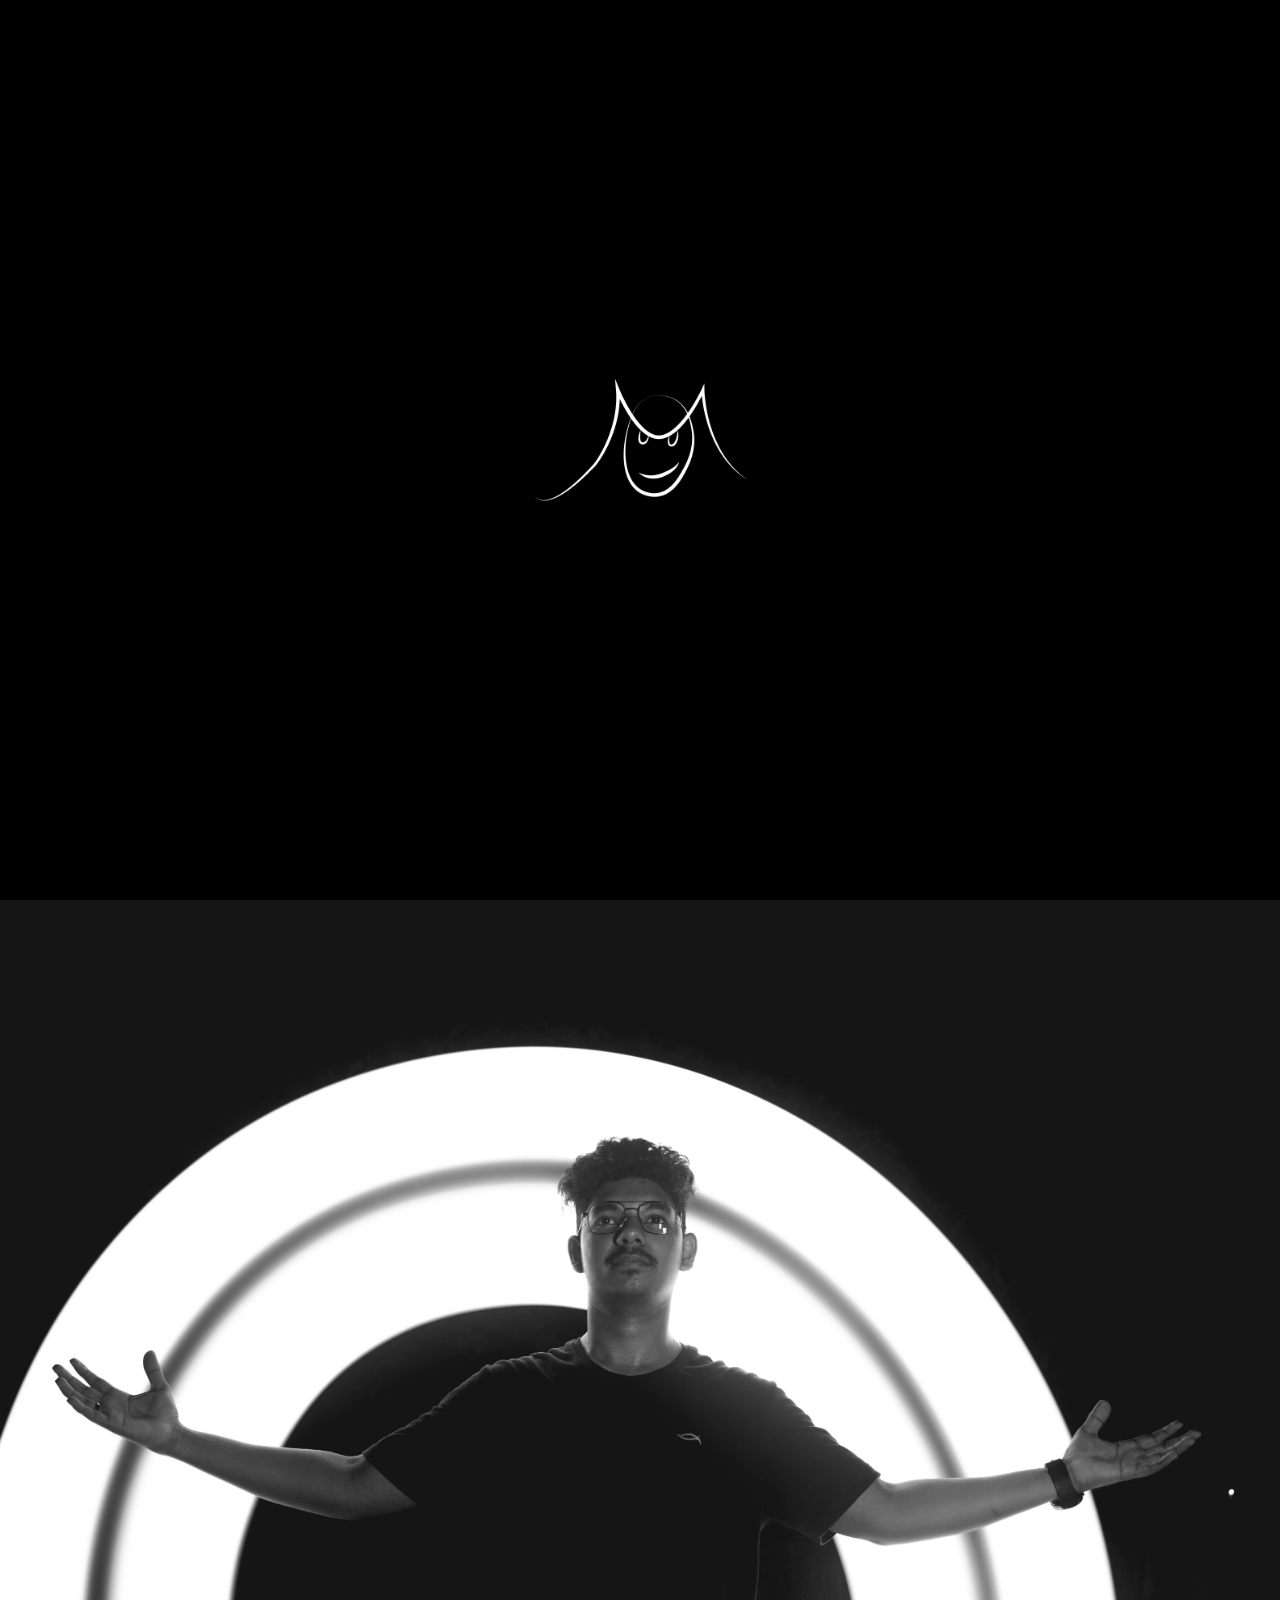
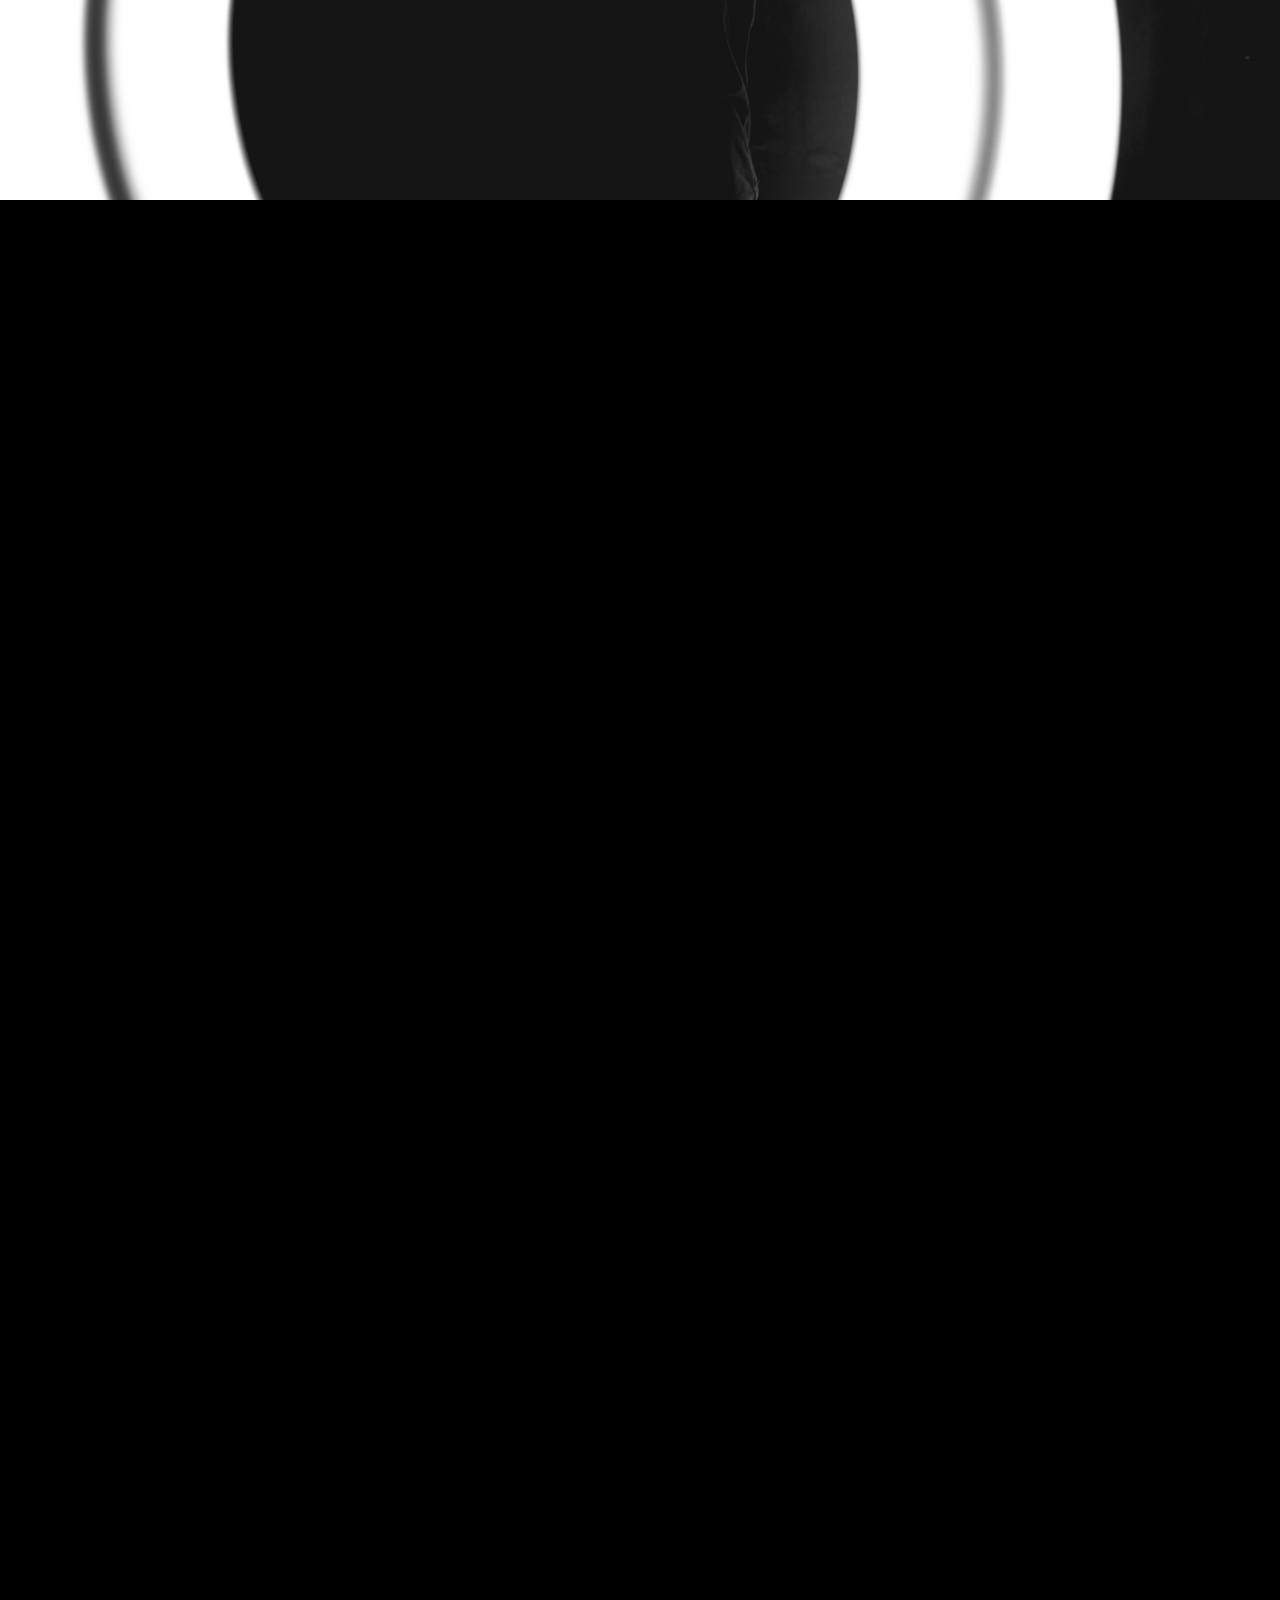
==== index.html @ 44054af1 "Verison One" ====
<!DOCTYPE html>
<html lang="en">

<head>
    <meta charset="UTF-8">
    <meta http-equiv="X-UA-Compatible" content="IE=edge">
    <meta name="viewport" content="width=device-width, initial-scale=1.0">
    <title>Mohammed Afreed</title>
    <link rel="stylesheet" href="style.css">
    <link rel="shortcut icon" type="image/x-icon" href="/assets/face_logo.png" />
    <link rel="stylesheet" href="https://unpkg.com/aos@next/dist/aos.css" />
    <link rel="stylesheet" href="https://cdn.jsdelivr.net/npm/bootstrap@4.0.0/dist/css/bootstrap.min.css"
        integrity="sha384-Gn5384xqQ1aoWXA+058RXPxPg6fy4IWvTNh0E263XmFcJlSAwiGgFAW/dAiS6JXm" crossorigin="anonymous">
</head>

<body>

    <div class="intro_blocker">
        <img class="facelogo-control" src="/assets/face_logo.png" alt="face_logo">
    </div>
    <div class="mainbanner">
        <div><img class="aflogo" src="/assets/af_logo.png" alt=""></div>
        <div class="name">
            <h3 class="myname"><span class="fsentance"> Hey, I'm </span><br> Mohammed Afreed</h3>
        </div>


    </div>
    <div class="about-page">
        <h3 class="aboutme" data-aos="fade-up" data-aos-delay="50" data-aos-easing="ease-ease-in-quad">About me</h3>
        <p class="about-p" data-aos="fade-up" data-aos-delay="50" data-aos-easing="ease-ease-in-quad">Right now, <br>
            I'm in my final year of high school. <br>
            I would like to work towards <br>
            becoming a self-made developer</p>
        <h6 class="reldate" data-aos="fade-up" data-aos-delay="50" data-aos-easing="ease-ease-in-quad">7-2-23</h6>
        <div class="more">
            <a href="/rought/about.html"><h4 class="morebtn" data-aos="fade-up" data-aos-delay="50" data-aos-easing="ease-ease-in-quad">MORE</h4></a>
        </div>
    </div>


    <div class="workpassion">
        <div>
            <h3 class="workhead" data-aos="fade-up" data-aos-delay="50" data-aos-easing="ease-ease-in-quad">My passions
                <br>
                and <br>
                My work
            </h3>
        </div>
        <div class="box1">
            <a href="/rought/redirect.html">
                <div class="photography" data-aos="fade-up" data-aos-delay="50" data-aos-easing="ease-ease-in-quad">
                    <H3 class="photo-text">Photography</H3>
                </div>
            </a>
            <a href="/rought/redirect.html">
                <div class="drendering" data-aos="fade-up" data-aos-delay="50" data-aos-easing="ease-ease-in-quad">
                    <h3 class="d-text">3d Rendering</h3>
                </div>
            </a>
        </div>

    </div>

    <div class="credit">
        <div class="boxthree">
        </div>
        <a href="/rought/redirect.html">
            <div class="vfsanimation" data-aos="fade-up" data-aos-delay="50" data-aos-easing="ease-ease-in-quad">
                <H3 class="photo-text">Vfx & Animation</H3>
            </div>
        </a>

        <div class="signbox" data-aos="fade-up" data-aos-delay="50" data-aos-easing="ease-ease-in-quad">
            <div class="dotlinetop"><img class="dotlineimgtop" src="/svg/Group 2.svg" alt=""></div>
            <div class="sign" data-aos="fade-up" data-aos-delay="50" data-aos-easing="ease-ease-in-quad"><img
                    class="afsign" src="/assets/af_logo.png" alt="sign"></div>
            <h3 class="undertext">BUILT FROM SCRATCH BY ME :)</h3>
            <div class="dotlinebottom"><img class="dotlineimgbottom" src="/svg/Group 2.svg" alt=""></div>
        </div>
    </div>

    <div class="contactpage">
        <div class="spacercontact">
        </div>
        <div class="contactinfo" data-aos="fade-up" data-aos-delay="50" data-aos-easing="ease-ease-in-quad">
            <div class="conlogobox" data-aos="fade-up" data-aos-delay="50" data-aos-easing="ease-ease-in-quad"><img
                    class="conlogo" src="/assets/face_logo.png" alt=""></div>
            <div class="middle">
                <div>
                    <h4 class="contacttext" data-aos="fade-up" data-aos-delay="50" data-aos-easing="ease-ease-in-quad">
                        Message Me on</h4>
                    <a href="https://www.instagram.com/__.afreed.___/">
                        <div class="instagram" data-aos="fade-up" data-aos-delay="50"
                            data-aos-easing="ease-ease-in-quad">Instagram</div>
                    </a>
                    <a href="/rought/redirect.html">
                        <div class="Linkedin" data-aos="fade-up" data-aos-delay="50"
                            data-aos-easing="ease-ease-in-quad">Linkedin</div>
                    </a>
                    <h4 class="gmailtext">mohammedafreedps111@gmail.com</h4>
                </div>
            </div>
            <div class="gmailsection">
            </div>
        </div>
        <a href="mailto: mohammedafreedps111@gmail.com">
            <div class="gmailbutn">WRITE ME AN EMAIL</div>
        </a>
    </div>



    <script src="/app.js"> </script>

    <script src="https://unpkg.com/aos@next/dist/aos.js"></script>
    <script>
        AOS.init();
    </script>

    <script src="https://code.jquery.com/jquery-3.2.1.slim.min.js"
        integrity="sha384-KJ3o2DKtIkvYIK3UENzmM7KCkRr/rE9/Qpg6aAZGJwFDMVNA/GpGFF93hXpG5KkN"
        crossorigin="anonymous"></script>
    <script src="https://cdn.jsdelivr.net/npm/popper.js@1.12.9/dist/umd/popper.min.js"
        integrity="sha384-ApNbgh9B+Y1QKtv3Rn7W3mgPxhU9K/ScQsAP7hUibX39j7fakFPskvXusvfa0b4Q"
        crossorigin="anonymous"></script>
    <script src="https://cdn.jsdelivr.net/npm/bootstrap@4.0.0/dist/js/bootstrap.min.js"
        integrity="sha384-JZR6Spejh4U02d8jOt6vLEHfe/JQGiRRSQQxSfFWpi1MquVdAyjUar5+76PVCmYl"
        crossorigin="anonymous"></script>

</body>

</html>
---- style.css ----
*{
    margin: 0;
    box-sizing: border-box;
    padding: 0;
}
body{
    overflow-y: hidden;
    overflow-x: hidden;
}
body.notactive{
    overflow: visible;
}

.aflogo{
    margin-left: 1rem;
    margin-top: 1rem;
    width: 2.5rem;
    height: 2.5rem;
    position: static;
    z-index: 1;
}
.intro_blocker{
    background-color: black;
    position: fixed;
    left: 0;
    top: 0;
    width: 100%;
    height: 100vh;
    transition: 1s;
    opacity: 1;
    pointer-events: none;
}
.intro_blocker.fade{
    background-color: black;
    position: fixed;
    left: 0;
    top: 0;
    width: 100%;
    height: 100vh;
    transition: 1s;
    opacity: 0;
    transition: ease-in-out 0.5s;
    pointer-events: none;
}


.facelogo-control{
    position: relative;
    top: 50%;
    left: 50%;
    transform: translate(-50%, -50%);
    height: auto;
    max-width: 17%;
    opacity: 0;
}

.facelogo-control.active{
    position: relative;
    opacity: 1;
    transition: ease-in-out 0.5s;
}
.facelogo-control.disapper{
    opacity: 0;
    transition: ease-in-out 0.5s;
}

.mainbanner{
    background-image: url(/assets/banner_profile.png);
    background-position: center;
    background-repeat: no-repeat;
    background-size: cover;
    width: 100%;
    height: 100vh;
    filter: blur(8px);
    opacity: 0;
    transition: 2s;
}
.mainbanner.blur{
    filter: blur(0px);
    opacity: 1;
}

.myname{
    font-family: 'Segoe UI', Tahoma, Geneva, Verdana, sans-serif;
    color: white;
    text-align: center;
    padding-top: 40rem;
    padding-left: 0.5rem;
    font-size: 1.4rem;  
    opacity: 0;
    transition: 3000ms;
}

.myname.slidein{
    font-family: 'Segoe UI', Tahoma, Geneva, Verdana, sans-serif;
    text-align: center;
    padding-top: 40rem;
    padding-left: 9rem;
    font-size: 1.4rem;
    opacity: 1;
}
.fsentance{
    font-family: cursive;
    font-weight: lighter;
    font-size: 1.3rem;
    font-style: italic;
}



.about-page{
    background-image: url(/assets/about_me_banner.jpg);
    background-position: center;
    background-repeat: no-repeat;
    background-size: cover;
    width: 100%;
    height: 100vh;
}
.aboutme{
    margin-top: auto;
    padding-top: 32rem;
    font-weight: bolder;
    font-size: 1.5rem;
    color: #EC7A7A;
    text-align: center;
    font-family: 'Segoe UI', Tahoma, Geneva, Verdana, sans-serif;
    transition: 3000ms;
    opacity: 1;
}
.aboutme.slidein-about{
    margin-top: auto;
    padding-top: 32rem;
    font-weight: bolder;
    font-size: 1.5rem;
    color: #EC7A7A;
    text-align: center;
    font-family: 'Segoe UI', Tahoma, Geneva, Verdana, sans-serif;
    transition: 3s;
    opacity: 1;
}
.about-p{
    color: white;
    padding-top: 1.5rem;
    text-align: center;
    font-family: 'Segoe UI', Tahoma, Geneva, Verdana, sans-serif;
    transition: 3s;
}

.about-p .aboutfadeslide{
    color: rgb(255, 0, 0);
    padding-top: 1.5rem;
    text-align: center;
    font-family: 'Segoe UI', Tahoma, Geneva, Verdana, sans-serif;
    
}
.reldate{
    color: #A4A4A4;
    font-family: 'Segoe UI', Tahoma, Geneva, Verdana, sans-serif;
    font-weight: lighter;
    text-align: center;
    font-size: 0.5rem;
    padding-top: 0.4rem;
}
.morebtn{
    color: #EC7A7A;
    display: flex;
    justify-content: center;
    align-items: center;
    margin: auto;
    font-weight: lighter;
    font-size: 0.8rem;
    background-color: #504646;
    width: 3rem;
    height: 2rem;
    border-radius: 50px;
}



.workpassion{
    width: 100%;
    height: 100vh;
    background-color: black;
}
.workhead{
    color: #EC7A7A;  
    text-align: center;
    font-family: 'Segoe UI', Tahoma, Geneva, Verdana, sans-serif;
    padding-top: 6rem;
    font-size: 1.2rem;
    font-weight: bold;
}
.box1{
    margin-top: 3rem;
}
.photography::before{
    content: "";
 
    opacity: 1;
}
.photography{
    background: linear-gradient(rgba(0, 0, 0, 0.5), rgba(3, 3, 3, 0.5)), url("/assets/photography.jpg");
    background-position: center;
    background-repeat: no-repeat;
    background-size: cover;
    margin: auto;
    width: 15rem;
    height: 15rem;
    display: flex;
    align-items: center;
    justify-content: center;
    border-radius: 10px;
}

.drendering{
    margin: auto;
    margin-top: 6rem;
    width: 15rem;
    height: 15rem;
    background: linear-gradient(rgba(0, 0, 0, 0.5), rgba(3, 3, 3, 0.5)), url("/assets/3d_rendering.png");
    background-repeat: no-repeat;
    background-size: cover;
    display: flex;
    align-items: center;
    justify-content: center;
    border-radius: 10px;
}
.photo-text{
    color: white;
    font-size: 1.4rem;
    text-decoration: none;
}
.d-text{
    color: white;
    font-size: 1.4rem;
}





.credit{
    background-color: black;
    width: 100%;
    height: 100vh;
}
.boxthree{
    height: 6rem;
}
.vfsanimation{
    margin: auto;
    margin-top: 0rem;
    width: 15rem;
    height: 15rem;
    background: linear-gradient(rgba(0, 0, 0, 0.5), rgba(3, 3, 3, 0.5)), url("/assets/vfx&animation.png");
    background-repeat: no-repeat;
    background-size: cover;
    display: flex;
    align-items: center;
    justify-content: center;
    border-radius: 10px;
}
.dotlinetop{
    margin: auto;
    align-items: center;
    position: relative;

}
.dotlineimgtop{
    display: flex;
    transform: translateY(-0.4rem);
    align-items: center;
    position: relative;
    margin: auto;
}
.dotlinebottom{
    margin: auto;
    align-items: center;
    position: relative;

}
.dotlineimgbottom{
    display: flex;
    transform: translateY(2.4rem);
    align-items: center;
    position: relative;
    margin: auto;
}
.signbox{
    margin: auto;
    margin-top: 5rem;
    align-items: center;
    justify-content: center;
    background-color: #191919;
    width: 100%;
    height: 24rem;
    border-radius: 45px;
}
.afsign{
    margin: auto;
    width: 10rem;
    height: 10rem;
    display: flex;
    justify-content: center;
}
.sign{
    padding-top: 5rem;
}
.undertext{
    margin-top: 5rem;
    color: white;
    font-size: 0.8rem;
    font-weight: lighter;
    text-align: center;
}



.contactpage{
    width: 100%;
    height: 100vh;
    background-color: black;
}
.spacercontact{
    padding-top: 5rem;
}
.contactinfo{
    display: flex;
    align-items: center;
    margin: auto;
    width : 11rem;
    height: 75%;
    background-color:#504646;
    border-radius: 35px;
}
.conlogobox{
    position: absolute;
    margin: auto;
    justify-content: center;
}
.conlogo{  
    position: absolute;
    width: 8rem;
    height: 8rem;
    left: 1rem;
    top: -19rem;
    display: flex;
    align-items: center;
    justify-content: center;
}
.contacttext{
    margin: auto;
    color: white;
    font-size: 1rem;
    text-align: center;
    display: flex;
    justify-content: center;
}
.instagram{
    background-color: #DF6DA6;
    display: flex;
    justify-content: center;
    align-items: center;
    margin: auto;
    margin-top: 2rem;
    width: 6rem;
    height: 2.6rem;
    color: white;
    font-size: 0.78rem;
    border-radius: 50px;
}
.middle{
    justify-content: center;
    display: flex;
    margin: auto;
}
.Linkedin{
    background-color: #6D9EDF;
    display: flex;
    justify-content: center;
    align-items: center;
    margin: auto;
    margin-top: 2rem;
    width: 6rem;
    height: 2.6rem;
    color: white;
    font-size: 0.78rem;
    border-radius: 50px;
}
.gmailtext{
    color: white;
    margin: auto;
    display: flex;
    justify-content: center;
    font-size: 0.6rem;
    transform: translateY(12rem);
}
.gmailbutn{
    color: white;
    display: flex;
    justify-content: center;
    align-items: center;
    margin: auto;
    background-color:#393535;
    width: 18rem;
    height: 3rem;
    border-radius: 50px;
    margin-top: 3rem;
    font-size: 0.8rem;
    font-weight: bold;
}
.leftside{
    display: none;
}
.rightside{
    display: none;
}



@media only screen and (min-width: 768px){
    
    .aflogo{
        margin-left: 2rem;
        margin-top: 2rem;
        width: 4rem;
        height: 4rem;
        position: static;
        z-index: 1;
    }        
    .myname{
        font-family: 'Segoe UI', Tahoma, Geneva, Verdana, sans-serif;
        color: white;
        text-align: center;
        padding-top: 40rem;
        padding-left: 0.5rem;
        font-size: 1.4rem;  
        opacity: 0;
        transition: 3000ms;
    }
    
    .myname.slidein{
        font-family: 'Segoe UI', Tahoma, Geneva, Verdana, sans-serif;
        text-align: center;
        padding-top: 40rem;
        padding-left: 13rem;
        font-size: 2.4rem;
        opacity: 1;
        transform: translateX(20rem);
        
    }
    .fsentance{
        font-family: cursive;
        font-weight: lighter;
        font-size: 2.3rem;
        font-style: italic;
    }
    
    
    
    .about-page{
        background-image: url(/assets/about_me_banner.jpg);
        background-position: center;
        background-repeat: no-repeat;
        background-size: cover;
        width: 100%;
        height: 100vh;
    }
    .aboutme{
        margin-top: auto;
        padding-top: 32rem;
        font-weight: bolder;
        font-size: 2.5rem;
        color: #EC7A7A;
        text-align: center;
        font-family: 'Segoe UI', Tahoma, Geneva, Verdana, sans-serif;
        transition: 3000ms;
        opacity: 1;
    }
    .about-p{
        color: white;
        padding-top: 1.5rem;
        text-align: center;
        font-family: 'Segoe UI', Tahoma, Geneva, Verdana, sans-serif;
        transition: 3s;
        font-size: 1.1rem;
    }
    .reldate{
        color: #A4A4A4;
        font-family: 'Segoe UI', Tahoma, Geneva, Verdana, sans-serif;
        font-weight: lighter;
        text-align: center;
        font-size: 0.5rem;
        padding-top: 0.4rem;
    }
    
    
    
    .workpassion{
        width: 100%;
        height: 100vh;
        background-color: black;
    }
    .workhead{
        color: #EC7A7A;  
        text-align: center;
        font-family: 'Segoe UI', Tahoma, Geneva, Verdana, sans-serif;
        padding-top: 6rem;
        font-size: 1.8rem;
        font-weight: bold;
    }
    .box1{
        margin-top: 4rem;
    }
    .photography::before{
        content: "";
     
        opacity: 1;
    }
    .photography{
        background: linear-gradient(rgba(0, 0, 0, 0.5), rgba(3, 3, 3, 0.5)), url("/assets/photography.jpg");
        background-position: center;
        background-repeat: no-repeat;
        background-size: cover;
        margin: auto;
        width: 20rem;
        height: 20rem;
        display: flex;
        align-items: center;
        justify-content: center;
        border-radius: 10px;
    }
    
    .drendering{
        margin: auto;
        margin-top: 6rem;
        width: 20rem;
        height: 20rem;
        background: linear-gradient(rgba(0, 0, 0, 0.5), rgba(3, 3, 3, 0.5)), url("/assets/3d_rendering.png");
        background-repeat: no-repeat;
        background-size: cover;
        display: flex;
        align-items: center;
        justify-content: center;
        border-radius: 10px;
    }
    .photo-text{
        color: white;
        font-size: 1.4rem;
        text-decoration: none;
    }
    .d-text{
        color: white;
        font-size: 1.4rem;
    }
    
    
    
    
    
    .credit{
        background-color: black;
        width: 100%;
        height: 100vh;
    }
    .boxthree{
        height: 6rem;
    }
    .vfsanimation{
        margin: auto;
        margin-top: 0rem;
        width: 20rem;
        height: 20rem;
        background: linear-gradient(rgba(0, 0, 0, 0.5), rgba(3, 3, 3, 0.5)), url("/assets/vfx&animation.png");
        background-repeat: no-repeat;
        background-size: cover;
        display: flex;
        align-items: center;
        justify-content: center;
        border-radius: 10px;
    }
    .dotlinetop{
        margin: auto;
        align-items: center;
        position: relative;
    
    }
    .dotlineimgtop{
        display: flex;
        transform: translateY(-0.4rem);
        align-items: center;
        position: relative;
        margin: auto;
    }
    .dotlinebottom{
        margin: auto;
        align-items: center;
        position: relative;
    
    }
    .dotlineimgbottom{
        display: flex;
        transform: translateY(2.4rem);
        align-items: center;
        position: relative;
        margin: auto;
    }
    .signbox{
        margin: auto;
        margin-top: 5rem;
        align-items: center;
        justify-content: center;
        background-color: #191919;
        width: 34rem;
        height: 24rem;
        border-radius: 45px;
    }
    .afsign{
        margin: auto;
        width: 10rem;
        height: 10rem;
        display: flex;
        justify-content: center;
    }
    .sign{
        padding-top: 5rem;
    }
    .undertext{
        margin-top: 5rem;
        color: white;
        font-size: 0.8rem;
        font-weight: lighter;
        text-align: center;
    }
    
    
    
    .contactpage{
        width: 100%;
        height: 100vh;
        background-color: black;
    }
    .spacercontact{
        padding-top: 5rem;
    }
    .contactinfo{
        display: flex;
        align-items: center;
        margin: auto;
        width : 11rem;
        height: 75%;
        background-color:#504646;
        border-radius: 35px;
    }
    .conlogobox{
        position: absolute;
        margin: auto;
        justify-content: center;
    }
    .conlogo{  
        position: absolute;
        width: 8rem;
        height: 8rem;
        left: 1rem;
        top: -19rem;
        display: flex;
        align-items: center;
        justify-content: center;
    }
    .contacttext{
        margin: auto;
        color: white;
        font-size: 1rem;
        text-align: center;
        display: flex;
        justify-content: center;
    }
    .instagram{
        background-color: #DF6DA6;
        display: flex;
        justify-content: center;
        align-items: center;
        margin: auto;
        margin-top: 2rem;
        width: 6rem;
        height: 2.6rem;
        color: white;
        font-size: 0.78rem;
        border-radius: 50px;
    }
    .middle{
        justify-content: center;
        display: flex;
        margin: auto;
    }
    .Linkedin{
        background-color: #6D9EDF;
        display: flex;
        justify-content: center;
        align-items: center;
        margin: auto;
        margin-top: 2rem;
        width: 6rem;
        height: 2.6rem;
        color: white;
        font-size: 0.78rem;
        border-radius: 50px;
    }
    .gmailtext{
        color: white;
        margin: auto;
        display: flex;
        justify-content: center;
        font-size: 0.6rem;
        transform: translateY(12rem);
    }
    .gmailbutn{
        color: white;
        display: flex;
        justify-content: center;
        align-items: center;
        margin: auto;
        background-color:#393535;
        width: 18rem;
        height: 3rem;
        border-radius: 50px;
        margin-top: 3rem;
        font-size: 0.8rem;
        font-weight: bold;
    }

}
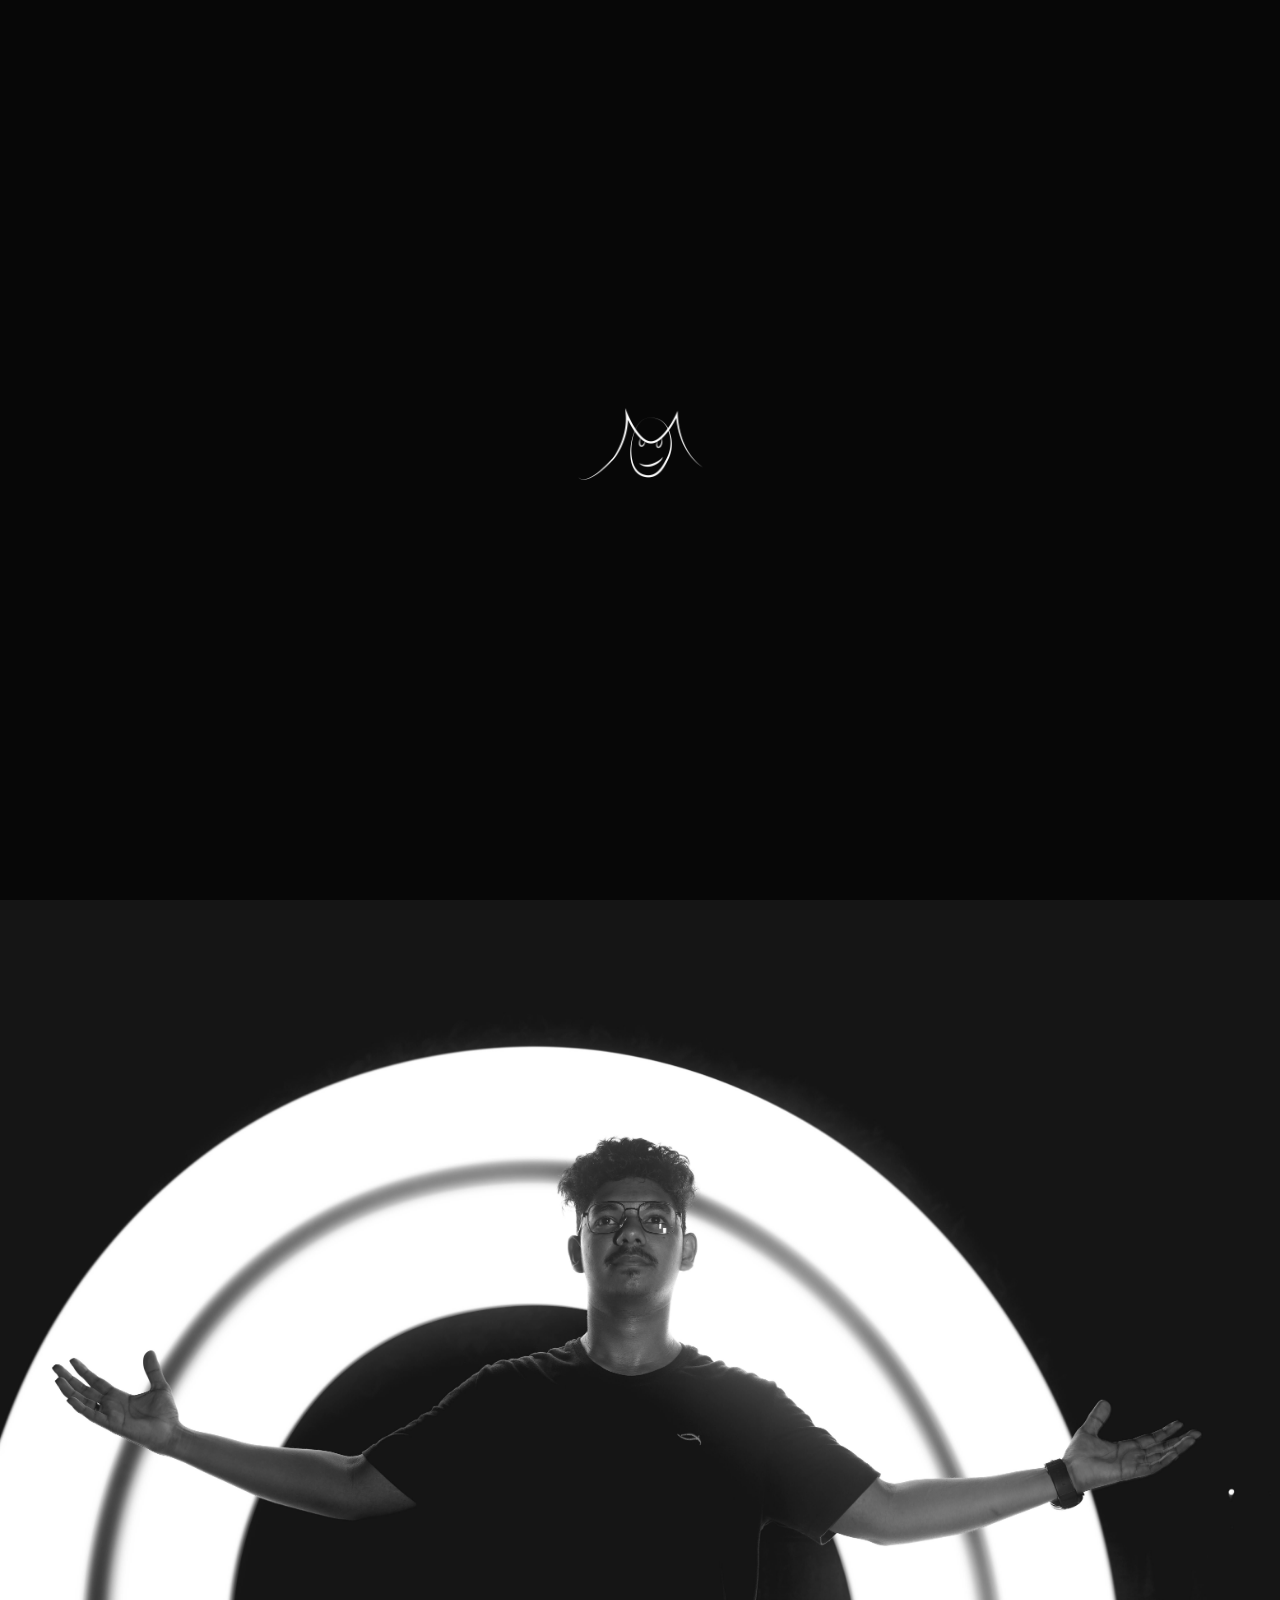
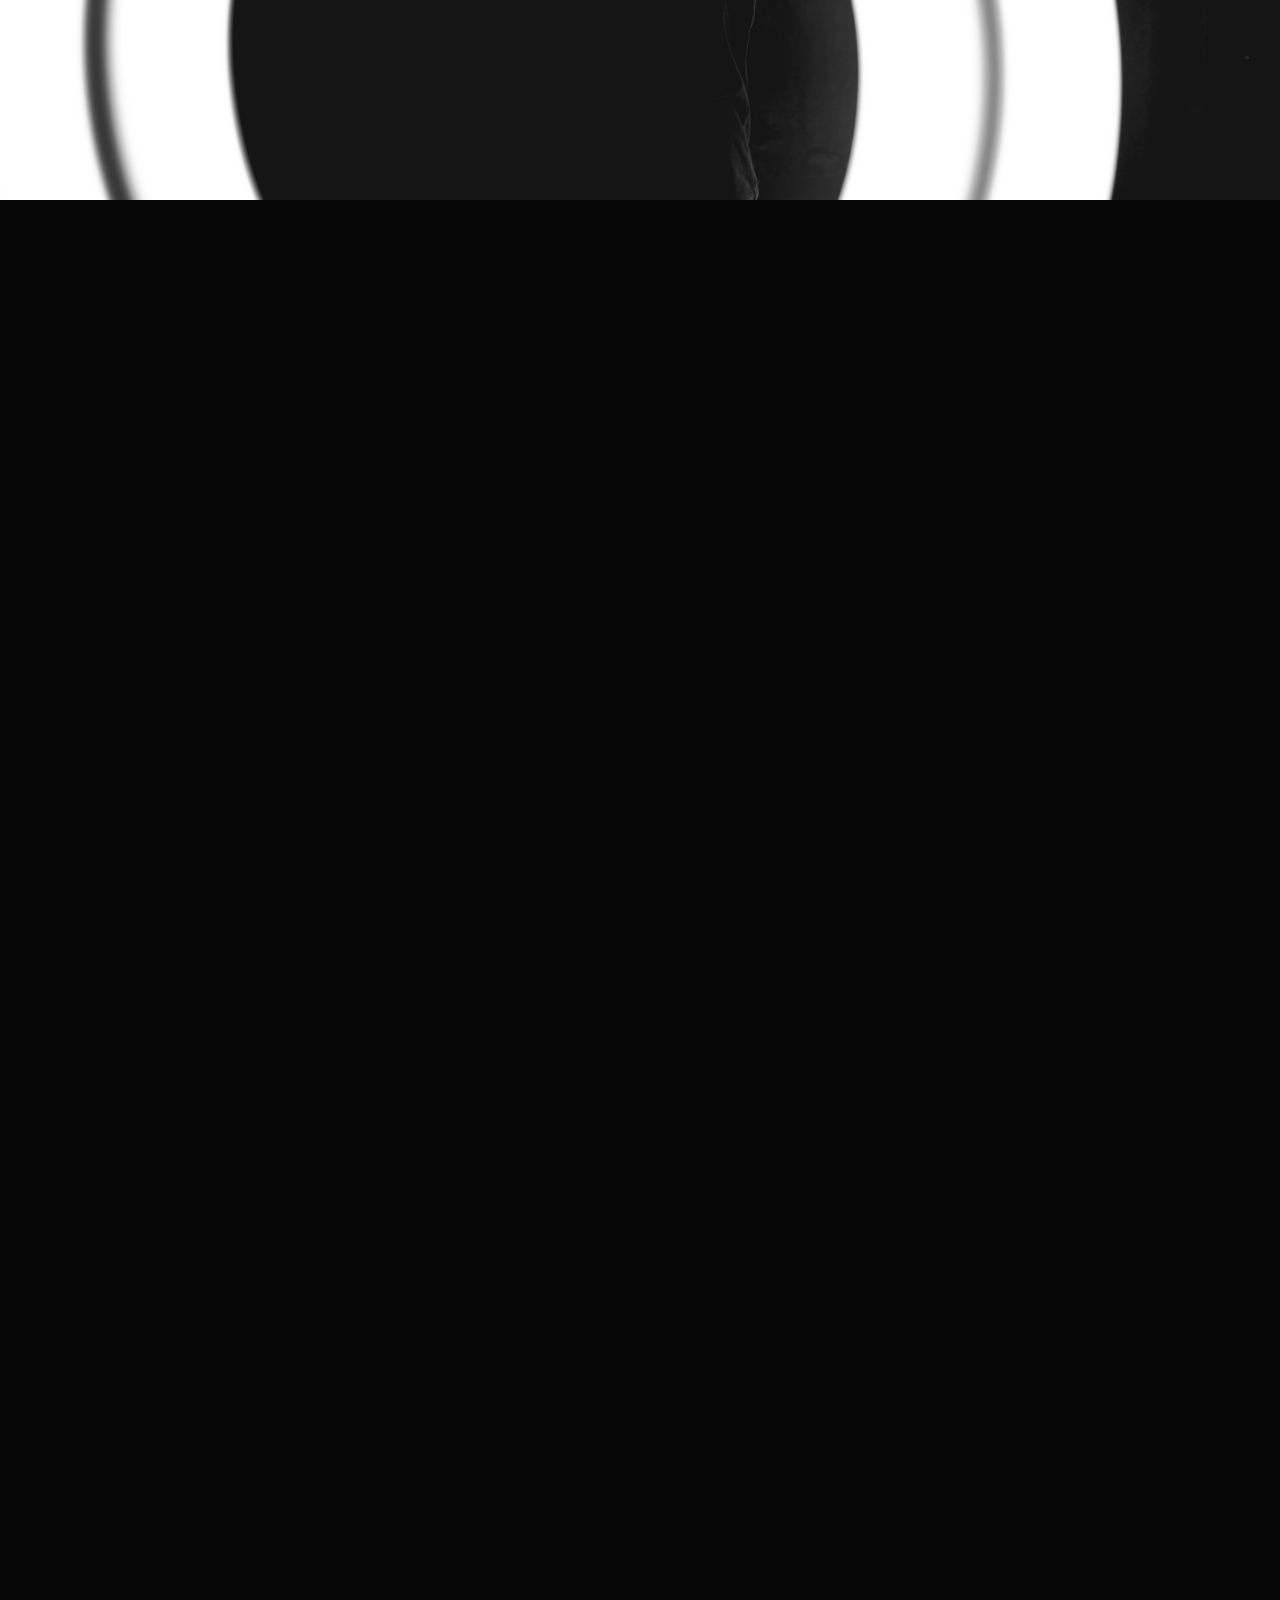
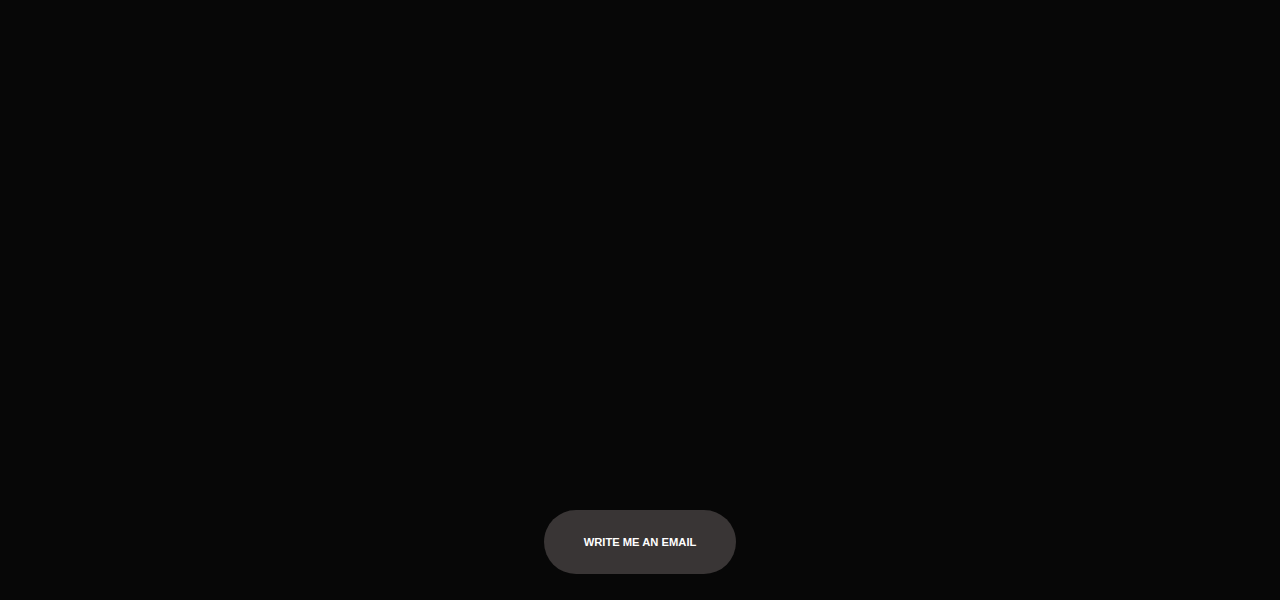
==== commit 597d250f: "version 2" ====
--- a/index.html
+++ b/index.html
@@ -14,100 +14,77 @@
 </head>
 
 <body>
-
-    <div class="intro_blocker">
-        <img class="facelogo-control" src="/assets/face_logo.png" alt="face_logo">
-    </div>
-    <div class="mainbanner">
-        <div><img class="aflogo" src="/assets/af_logo.png" alt=""></div>
-        <div class="name">
-            <h3 class="myname"><span class="fsentance"> Hey, I'm </span><br> Mohammed Afreed</h3>
-        </div>
+    <div id="intro-screen">
+        <img src="/assets/face_logo.png" alt="Logo">
+     </div>
+     <div class="main-page">
+        <img src="/assets/af_logo.png" alt="Logo" id="logo">
+        <div class="text-container" >
+            <p data-aos="zoom-in-up" data-aos-duration="19000"> <span>Hey, I'm <br></span>   
+                Mohammed Afreed</p>
+         </div>
+     </div>
 
 
-    </div>
-    <div class="about-page">
-        <h3 class="aboutme" data-aos="fade-up" data-aos-delay="50" data-aos-easing="ease-ease-in-quad">About me</h3>
-        <p class="about-p" data-aos="fade-up" data-aos-delay="50" data-aos-easing="ease-ease-in-quad">Right now, <br>
-            I'm in my final year of high school. <br>
-            I would like to work towards <br>
-            becoming a self-made developer</p>
-        <h6 class="reldate" data-aos="fade-up" data-aos-delay="50" data-aos-easing="ease-ease-in-quad">7-2-23</h6>
-        <div class="more">
-            <a href="/rought/about.html"><h4 class="morebtn" data-aos="fade-up" data-aos-delay="50" data-aos-easing="ease-ease-in-quad">MORE</h4></a>
-        </div>
-    </div>
 
 
-    <div class="workpassion">
-        <div>
-            <h3 class="workhead" data-aos="fade-up" data-aos-delay="50" data-aos-easing="ease-ease-in-quad">My passions
-                <br>
-                and <br>
-                My work
-            </h3>
+     <div class="second-page">
+        <div class="About-Text-Box">
+            <div id="About-h3" data-aos="fade-up" data-aos-duration="19000"><h3>About Me</h3></div>
+            <div class="About-me" data-aos="fade-up" data-aos-duration="19000">I finished 12th grade 
+                and now I'm aiming to become an expert Flutter developer
+                . I'm trying out different online courses and projects 
+                to learn the necessary skills and gain experience.</div>
+            <h6 id="About-date" data-aos="fade-up" data-aos-duration="19000">13-4-23</h6>
+            <a href="/rought/about.html"><div class="About-btn" data-aos="fade-up" data-aos-duration="19000">MORE</div></a>
         </div>
-        <div class="box1">
-            <a href="/rought/redirect.html">
-                <div class="photography" data-aos="fade-up" data-aos-delay="50" data-aos-easing="ease-ease-in-quad">
-                    <H3 class="photo-text">Photography</H3>
-                </div>
-            </a>
-            <a href="/rought/redirect.html">
-                <div class="drendering" data-aos="fade-up" data-aos-delay="50" data-aos-easing="ease-ease-in-quad">
-                    <h3 class="d-text">3d Rendering</h3>
-                </div>
-            </a>
+     </div>
+
+
+
+     <div class="third-page">
+        <div class="portfolio-text"data-aos="fade-up" data-aos-duration="19000">Portfolio</div>
+        <div class="profile">
+            <a href="/rought/portfolio.html"><div class="Creative" data-aos="fade-up" data-aos-duration="19000"><p>Creative</p></div></a>
+            <a href=""><div class="Programming" data-aos="fade-up" data-aos-duration="19000"><p>Programming</p></div></a>
         </div>
+     </div>
 
-    </div>
 
-    <div class="credit">
-        <div class="boxthree">
+
+     <div class="fourth-page">
+        <img data-aos="fade-up" data-aos-duration="19000" src="/svg/Group 11.svg" alt="">
+     </div>
+
+
+
+     <div class="Fifth-page">
+         <div>
+            <img data-aos="fade-up" data-aos-duration="19000" src="/svg/Group 10.svg" alt="">
+         </div>
+         <div>
+            <a href="/rought/journey.html"><div class="location" data-aos="fade-up" data-aos-duration="19000">
+        
+            </div></a>
+         </div>
+     </div>
+
+
+     <div class="Sixth-page">
+        <div class="contact-box" data-aos="fade-up" data-aos-duration="19000">
+            <div class="logo-sixth" data-aos="fade-up" data-aos-duration="19000">
+                <img src="/assets/face_logo.png" alt="">
+            </div>
+            <div class="text-sixth">
+                <h6>Message Me on</h6>
+            </div>
+            <a href="https://www.instagram.com/__.afreed.___/"><div class="insta-btn" data-aos="fade-up" data-aos-duration="19000">Instagram</div></a>
+            <a href="www.linkedin.com/in/mohammed-afreed-p-s"><div class="linkedin-btn" data-aos="fade-up" data-aos-duration="19000">Linked in</div></a>
+            <h5 data-aos="fade-up" data-aos-duration="19000">mohammedafreedps111@gmail.com</h5>
         </div>
-        <a href="/rought/redirect.html">
-            <div class="vfsanimation" data-aos="fade-up" data-aos-delay="50" data-aos-easing="ease-ease-in-quad">
-                <H3 class="photo-text">Vfx & Animation</H3>
-            </div>
-        </a>
+        <a href="mailto:"><div class="mail">WRITE ME AN EMAIL</div></a>
+     </div>
 
-        <div class="signbox" data-aos="fade-up" data-aos-delay="50" data-aos-easing="ease-ease-in-quad">
-            <div class="dotlinetop"><img class="dotlineimgtop" src="/svg/Group 2.svg" alt=""></div>
-            <div class="sign" data-aos="fade-up" data-aos-delay="50" data-aos-easing="ease-ease-in-quad"><img
-                    class="afsign" src="/assets/af_logo.png" alt="sign"></div>
-            <h3 class="undertext">BUILT FROM SCRATCH BY ME :)</h3>
-            <div class="dotlinebottom"><img class="dotlineimgbottom" src="/svg/Group 2.svg" alt=""></div>
-        </div>
-    </div>
-
-    <div class="contactpage">
-        <div class="spacercontact">
-        </div>
-        <div class="contactinfo" data-aos="fade-up" data-aos-delay="50" data-aos-easing="ease-ease-in-quad">
-            <div class="conlogobox" data-aos="fade-up" data-aos-delay="50" data-aos-easing="ease-ease-in-quad"><img
-                    class="conlogo" src="/assets/face_logo.png" alt=""></div>
-            <div class="middle">
-                <div>
-                    <h4 class="contacttext" data-aos="fade-up" data-aos-delay="50" data-aos-easing="ease-ease-in-quad">
-                        Message Me on</h4>
-                    <a href="https://www.instagram.com/__.afreed.___/">
-                        <div class="instagram" data-aos="fade-up" data-aos-delay="50"
-                            data-aos-easing="ease-ease-in-quad">Instagram</div>
-                    </a>
-                    <a href="/rought/redirect.html">
-                        <div class="Linkedin" data-aos="fade-up" data-aos-delay="50"
-                            data-aos-easing="ease-ease-in-quad">Linkedin</div>
-                    </a>
-                    <h4 class="gmailtext">mohammedafreedps111@gmail.com</h4>
-                </div>
-            </div>
-            <div class="gmailsection">
-            </div>
-        </div>
-        <a href="mailto: mohammedafreedps111@gmail.com">
-            <div class="gmailbutn">WRITE ME AN EMAIL</div>
-        </a>
-    </div>
 
 
 
@@ -115,7 +92,7 @@
 
     <script src="https://unpkg.com/aos@next/dist/aos.js"></script>
     <script>
-        AOS.init();
+      AOS.init();
     </script>
 
     <script src="https://code.jquery.com/jquery-3.2.1.slim.min.js"
--- a/style.css
+++ b/style.css
@@ -1,732 +1,767 @@
 *{
-    margin: 0;
     box-sizing: border-box;
     padding: 0;
+    margin: 0;
 }
 body{
-    overflow-y: hidden;
-    overflow-x: hidden;
-}
-body.notactive{
-    overflow: visible;
-}
-
-.aflogo{
-    margin-left: 1rem;
-    margin-top: 1rem;
-    width: 2.5rem;
-    height: 2.5rem;
-    position: static;
-    z-index: 1;
-}
-.intro_blocker{
-    background-color: black;
+    font-family: 'Segoe UI', Tahoma, Geneva, Verdana, sans-serif;
+}
+#intro-screen {
     position: fixed;
+    top: 0;
     left: 0;
+    right: 0;
+    bottom: 0;
+    display: flex;
+    justify-content: center;
+    align-items: center;
+    background-color: #070707;
+    z-index: 9999;
+    visibility: hidden;
+ }
+
+ #intro-screen img{
+    width: 8rem;
+    height: 8rem;
+ }
+
+ #intro-screen {
+    animation: intro-screen 4s forwards;
+ }
+ 
+ @keyframes intro-screen {
+    0% {
+       opacity: 1;
+       visibility: visible;
+    }
+    50% {
+       opacity: 1;
+    }
+    100% {
+       opacity: 0;
+       visibility: hidden;
+    }
+ }
+ #logo {
+    position: absolute;
     top: 0;
-    width: 100%;
-    height: 100vh;
-    transition: 1s;
-    opacity: 1;
-    pointer-events: none;
-}
-.intro_blocker.fade{
-    background-color: black;
-    position: fixed;
     left: 0;
-    top: 0;
-    width: 100%;
-    height: 100vh;
-    transition: 1s;
-    opacity: 0;
-    transition: ease-in-out 0.5s;
-    pointer-events: none;
-}
-
-
-.facelogo-control{
-    position: relative;
-    top: 50%;
-    left: 50%;
-    transform: translate(-50%, -50%);
-    height: auto;
-    max-width: 17%;
-    opacity: 0;
-}
-
-.facelogo-control.active{
-    position: relative;
-    opacity: 1;
-    transition: ease-in-out 0.5s;
-}
-.facelogo-control.disapper{
-    opacity: 0;
-    transition: ease-in-out 0.5s;
-}
-
-.mainbanner{
-    background-image: url(/assets/banner_profile.png);
+    z-index: 999;
+ }
+ #logo img{
+    width: 3rem;
+    height: 3rem;
+ }
+
+ .main-page{
+    background-image: url(/assets/banner_profile-lowres.jpg);
     background-position: center;
     background-repeat: no-repeat;
     background-size: cover;
     width: 100%;
     height: 100vh;
-    filter: blur(8px);
-    opacity: 0;
-    transition: 2s;
-}
-.mainbanner.blur{
-    filter: blur(0px);
-    opacity: 1;
-}
-
-.myname{
+ }
+ .main-page img{
+    width: 3rem;
+    height: 3rem;
+    margin: auto;
+    transform: translateY(0.8rem);
+ }
+ .main-page .active{
+    background-image: url(/assets/banner_profile-lowres.jpg);
+    background-position: center;
+    background-repeat: no-repeat;
+    background-size: cover;
+ }
+.text-container {
+    position: absolute;
+    bottom: 0;
+    right: 0;
+    padding: 50px;
+    color: rgb(255, 255, 255);
+    font-size: 1.8rem;
+    text-align: center;
     font-family: 'Segoe UI', Tahoma, Geneva, Verdana, sans-serif;
-    color: white;
-    text-align: center;
-    padding-top: 40rem;
-    padding-left: 0.5rem;
-    font-size: 1.4rem;  
-    opacity: 0;
-    transition: 3000ms;
-}
-
-.myname.slidein{
-    font-family: 'Segoe UI', Tahoma, Geneva, Verdana, sans-serif;
-    text-align: center;
-    padding-top: 40rem;
-    padding-left: 9rem;
+ }
+ .text-container span{
     font-size: 1.4rem;
-    opacity: 1;
-}
-.fsentance{
-    font-family: cursive;
-    font-weight: lighter;
-    font-size: 1.3rem;
+    color: rgb(255, 255, 255);
     font-style: italic;
-}
-
-
-
-.about-page{
+ }
+
+
+
+
+
+ .second-page{
+    width: 100%;
+    height: 100vh;
     background-image: url(/assets/about_me_banner.jpg);
     background-position: center;
     background-repeat: no-repeat;
     background-size: cover;
+    align-items: center;
+    justify-content: center;
+    display: flex;
+ }
+ .About-Text-Box{
+    text-align: center;
+    margin: auto;
+    justify-content: center;
+ }
+
+.About-Text-Box h3{
+    padding-top: 90%;
+    color: #EC7A7A;
+    font-size: 1.8rem;
+    font-family: 'Segoe UI', Tahoma, Geneva, Verdana, sans-serif;
+    font-weight: bold;
+    margin: 0 auto;
+}
+.About-me{
+    padding-top: 2rem;
+    margin: auto;
+    display: flex;
+    justify-content: center;
+    align-items: center;
+    color: white;
+    min-width: 5rem;
+    max-width: 18rem;
+    font-family: 'Segoe UI', Tahoma, Geneva, Verdana, sans-serif;
+}
+.About-date{
+    color: #A4A4A4;
+    font-size: 0.3rem;
+}
+.About-btn{
+    padding-top: 0.5rem;
+    margin: auto;
+    align-items: center;
+    justify-content: center;
+    background-color: #EC7A7A;
+    width: 4rem;
+    height: 2rem;
+    text-decoration: none;
+    color: white;
+    font-size: 0.7rem;
+    border-radius: 30px;
+}
+
+
+
+
+.third-page{
     width: 100%;
     height: 100vh;
-}
-.aboutme{
-    margin-top: auto;
-    padding-top: 32rem;
-    font-weight: bolder;
-    font-size: 1.5rem;
+    display: flex;
+    flex-direction: column;
+    align-items: center;
+    background-color: #070707;
+}
+.portfolio-text{
     color: #EC7A7A;
-    text-align: center;
     font-family: 'Segoe UI', Tahoma, Geneva, Verdana, sans-serif;
-    transition: 3000ms;
-    opacity: 1;
-}
-.aboutme.slidein-about{
-    margin-top: auto;
-    padding-top: 32rem;
-    font-weight: bolder;
-    font-size: 1.5rem;
-    color: #EC7A7A;
-    text-align: center;
+    font-weight: bold;
+    font-size: 1.9rem;
+    padding-top: 4rem;
+}
+.profile{
+    display: flex;
+    flex-direction: column;
+    gap: 50px;
+    flex-wrap: wrap;
+    width: auto;
+
+}
+.Creative{
+   border-radius: 20px;
+    margin-top: 3rem;
+    display: flex;
+    justify-content: center;
+    align-items: center;
+    color: white;
     font-family: 'Segoe UI', Tahoma, Geneva, Verdana, sans-serif;
-    transition: 3s;
-    opacity: 1;
-}
-.about-p{
-    color: white;
-    padding-top: 1.5rem;
-    text-align: center;
-    font-family: 'Segoe UI', Tahoma, Geneva, Verdana, sans-serif;
-    transition: 3s;
-}
-
-.about-p .aboutfadeslide{
-    color: rgb(255, 0, 0);
-    padding-top: 1.5rem;
-    text-align: center;
-    font-family: 'Segoe UI', Tahoma, Geneva, Verdana, sans-serif;
-    
-}
-.reldate{
-    color: #A4A4A4;
-    font-family: 'Segoe UI', Tahoma, Geneva, Verdana, sans-serif;
-    font-weight: lighter;
-    text-align: center;
-    font-size: 0.5rem;
-    padding-top: 0.4rem;
-}
-.morebtn{
-    color: #EC7A7A;
-    display: flex;
-    justify-content: center;
-    align-items: center;
-    margin: auto;
-    font-weight: lighter;
-    font-size: 0.8rem;
-    background-color: #504646;
-    width: 3rem;
-    height: 2rem;
-    border-radius: 50px;
-}
-
-
-
-.workpassion{
-    width: 100%;
-    height: 100vh;
-    background-color: black;
-}
-.workhead{
-    color: #EC7A7A;  
-    text-align: center;
-    font-family: 'Segoe UI', Tahoma, Geneva, Verdana, sans-serif;
-    padding-top: 6rem;
     font-size: 1.2rem;
     font-weight: bold;
-}
-.box1{
-    margin-top: 3rem;
-}
-.photography::before{
-    content: "";
- 
-    opacity: 1;
-}
-.photography{
+    display: flex;
+    min-height: 16rem;
+    min-width: 16rem;
+    max-width: 30rem;
+    max-height: 30rem;
+    background-color: #EC7A7A;
     background: linear-gradient(rgba(0, 0, 0, 0.5), rgba(3, 3, 3, 0.5)), url("/assets/photography.jpg");
     background-position: center;
     background-repeat: no-repeat;
     background-size: cover;
-    margin: auto;
-    width: 15rem;
-    height: 15rem;
-    display: flex;
-    align-items: center;
-    justify-content: center;
-    border-radius: 10px;
-}
-
-.drendering{
-    margin: auto;
-    margin-top: 6rem;
-    width: 15rem;
-    height: 15rem;
-    background: linear-gradient(rgba(0, 0, 0, 0.5), rgba(3, 3, 3, 0.5)), url("/assets/3d_rendering.png");
+}
+.Programming{
+   border-radius: 20px;
+    display: flex;
+    justify-content: center;
+    align-items: center;
+    color: white;
+    font-family: 'Segoe UI', Tahoma, Geneva, Verdana, sans-serif;
+    font-size: 1.2rem;
+    font-weight: bold;
+    display: flex;
+    max-width: 20rem;
+    max-height: 20rem;
+    min-height: 16rem;
+    min-width: 16rem;
+    background-color: #EC7A7A;
+    background: linear-gradient(rgba(0, 0, 0, 0.5), rgba(3, 3, 3, 0.5)), url("/assets/vfx&animation.png");
+    background-position: center;
     background-repeat: no-repeat;
     background-size: cover;
-    display: flex;
-    align-items: center;
-    justify-content: center;
-    border-radius: 10px;
-}
-.photo-text{
-    color: white;
-    font-size: 1.4rem;
-    text-decoration: none;
-}
-.d-text{
-    color: white;
-    font-size: 1.4rem;
-}
-
-
-
-
-
-.credit{
-    background-color: black;
+}
+
+
+
+
+
+.fourth-page{
+    background-color: #070707;
     width: 100%;
     height: 100vh;
-}
-.boxthree{
-    height: 6rem;
-}
-.vfsanimation{
+    display: flex;
+    justify-content: center;
+    align-items: center;
+}
+.fourth-page img{
+   min-width: 5rem;
+   max-width: 22rem;
+}
+
+
+
+
+
+.Fifth-page{
+    width: 100%;
+    height: 100vh;
+    background-color: #070707;
+    display: flex;
+    flex-direction: column;
+    align-items: center;
+
+}
+.Fifth-page img{
     margin: auto;
-    margin-top: 0rem;
-    width: 15rem;
-    height: 15rem;
-    background: linear-gradient(rgba(0, 0, 0, 0.5), rgba(3, 3, 3, 0.5)), url("/assets/vfx&animation.png");
+    margin-top: 70%;
+    width: auto;
+    height: 30vh;
+}
+.location{
+    width: 90px;
+    height: 90px;
+    margin: auto;
+    background-image: url(/svg/compess\ rotation.svg);
     background-repeat: no-repeat;
     background-size: cover;
-    display: flex;
-    align-items: center;
-    justify-content: center;
-    border-radius: 10px;
-}
-.dotlinetop{
-    margin: auto;
-    align-items: center;
-    position: relative;
-
-}
-.dotlineimgtop{
-    display: flex;
-    transform: translateY(-0.4rem);
-    align-items: center;
-    position: relative;
-    margin: auto;
-}
-.dotlinebottom{
-    margin: auto;
-    align-items: center;
-    position: relative;
-
-}
-.dotlineimgbottom{
-    display: flex;
-    transform: translateY(2.4rem);
-    align-items: center;
-    position: relative;
-    margin: auto;
-}
-.signbox{
-    margin: auto;
-    margin-top: 5rem;
-    align-items: center;
-    justify-content: center;
-    background-color: #191919;
-    width: 100%;
-    height: 24rem;
-    border-radius: 45px;
-}
-.afsign{
-    margin: auto;
-    width: 10rem;
-    height: 10rem;
-    display: flex;
-    justify-content: center;
-}
-.sign{
-    padding-top: 5rem;
-}
-.undertext{
-    margin-top: 5rem;
-    color: white;
-    font-size: 0.8rem;
-    font-weight: lighter;
-    text-align: center;
-}
-
-
-
-.contactpage{
+    margin-top: 9rem;
+    animation: rotate 5s linear infinite;
+}
+
+@keyframes rotate {
+    0% {
+        transform: rotate(0deg);
+      }
+      100% {
+        transform: rotate(360deg);
+      }
+}
+
+
+
+
+.Sixth-page{
     width: 100%;
     height: 100vh;
-    background-color: black;
-}
-.spacercontact{
-    padding-top: 5rem;
-}
-.contactinfo{
-    display: flex;
-    align-items: center;
-    margin: auto;
-    width : 11rem;
-    height: 75%;
-    background-color:#504646;
-    border-radius: 35px;
-}
-.conlogobox{
-    position: absolute;
-    margin: auto;
-    justify-content: center;
-}
-.conlogo{  
-    position: absolute;
-    width: 8rem;
-    height: 8rem;
-    left: 1rem;
-    top: -19rem;
-    display: flex;
-    align-items: center;
-    justify-content: center;
-}
-.contacttext{
-    margin: auto;
-    color: white;
-    font-size: 1rem;
-    text-align: center;
-    display: flex;
-    justify-content: center;
-}
-.instagram{
+    background-color: #070707;
+    justify-content: center;
+    display: flex;
+    flex-direction: column;
+    align-items: center;
+}
+.contact-box{
+    margin-top: 3rem;
+    width: 50%;
+    height: 80%;
+    border-radius: 50px;
+    background-color: #504646;
+    display: flex;
+    flex-direction: column;
+    justify-content: center;
+    align-items: center;
+}
+.logo-sixth img{
+    min-width: 4rem;
+    min-height: 4rem;
+    max-width: 8rem;
+    max-height: 8rem;
+}
+.text-sixth{
+    color: white;
+}
+.insta-btn{
+    margin-top: 1rem;
+    color: white;
+    font-weight: bold;
+    display: flex;
+    align-items: center;
+    justify-content: center;
     background-color: #DF6DA6;
-    display: flex;
-    justify-content: center;
-    align-items: center;
-    margin: auto;
-    margin-top: 2rem;
     width: 6rem;
-    height: 2.6rem;
-    color: white;
-    font-size: 0.78rem;
-    border-radius: 50px;
-}
-.middle{
-    justify-content: center;
-    display: flex;
-    margin: auto;
-}
-.Linkedin{
-    background-color: #6D9EDF;
-    display: flex;
-    justify-content: center;
-    align-items: center;
-    margin: auto;
-    margin-top: 2rem;
-    width: 6rem;
-    height: 2.6rem;
-    color: white;
-    font-size: 0.78rem;
-    border-radius: 50px;
-}
-.gmailtext{
-    color: white;
-    margin: auto;
-    display: flex;
-    justify-content: center;
-    font-size: 0.6rem;
-    transform: translateY(12rem);
-}
-.gmailbutn{
-    color: white;
-    display: flex;
-    justify-content: center;
-    align-items: center;
-    margin: auto;
-    background-color:#393535;
-    width: 18rem;
     height: 3rem;
     border-radius: 50px;
-    margin-top: 3rem;
-    font-size: 0.8rem;
+    font-size: 0.7rem;
+}
+.linkedin-btn{
+    margin-top: 1rem;
+    color: white;
     font-weight: bold;
-}
-.leftside{
-    display: none;
-}
-.rightside{
-    display: none;
-}
-
-
-
-@media only screen and (min-width: 768px){
-    
-    .aflogo{
-        margin-left: 2rem;
-        margin-top: 2rem;
-        width: 4rem;
-        height: 4rem;
-        position: static;
-        z-index: 1;
-    }        
-    .myname{
-        font-family: 'Segoe UI', Tahoma, Geneva, Verdana, sans-serif;
-        color: white;
-        text-align: center;
-        padding-top: 40rem;
-        padding-left: 0.5rem;
-        font-size: 1.4rem;  
-        opacity: 0;
-        transition: 3000ms;
-    }
-    
-    .myname.slidein{
-        font-family: 'Segoe UI', Tahoma, Geneva, Verdana, sans-serif;
-        text-align: center;
-        padding-top: 40rem;
-        padding-left: 13rem;
-        font-size: 2.4rem;
-        opacity: 1;
-        transform: translateX(20rem);
-        
-    }
-    .fsentance{
-        font-family: cursive;
-        font-weight: lighter;
-        font-size: 2.3rem;
-        font-style: italic;
-    }
-    
-    
-    
-    .about-page{
-        background-image: url(/assets/about_me_banner.jpg);
-        background-position: center;
-        background-repeat: no-repeat;
-        background-size: cover;
-        width: 100%;
-        height: 100vh;
-    }
-    .aboutme{
-        margin-top: auto;
-        padding-top: 32rem;
-        font-weight: bolder;
-        font-size: 2.5rem;
-        color: #EC7A7A;
-        text-align: center;
-        font-family: 'Segoe UI', Tahoma, Geneva, Verdana, sans-serif;
-        transition: 3000ms;
-        opacity: 1;
-    }
-    .about-p{
-        color: white;
-        padding-top: 1.5rem;
-        text-align: center;
-        font-family: 'Segoe UI', Tahoma, Geneva, Verdana, sans-serif;
-        transition: 3s;
-        font-size: 1.1rem;
-    }
-    .reldate{
-        color: #A4A4A4;
-        font-family: 'Segoe UI', Tahoma, Geneva, Verdana, sans-serif;
-        font-weight: lighter;
-        text-align: center;
-        font-size: 0.5rem;
-        padding-top: 0.4rem;
-    }
-    
-    
-    
-    .workpassion{
-        width: 100%;
-        height: 100vh;
-        background-color: black;
-    }
-    .workhead{
-        color: #EC7A7A;  
-        text-align: center;
-        font-family: 'Segoe UI', Tahoma, Geneva, Verdana, sans-serif;
-        padding-top: 6rem;
-        font-size: 1.8rem;
-        font-weight: bold;
-    }
-    .box1{
-        margin-top: 4rem;
-    }
-    .photography::before{
-        content: "";
-     
-        opacity: 1;
-    }
-    .photography{
-        background: linear-gradient(rgba(0, 0, 0, 0.5), rgba(3, 3, 3, 0.5)), url("/assets/photography.jpg");
-        background-position: center;
-        background-repeat: no-repeat;
-        background-size: cover;
-        margin: auto;
-        width: 20rem;
-        height: 20rem;
-        display: flex;
-        align-items: center;
-        justify-content: center;
-        border-radius: 10px;
-    }
-    
-    .drendering{
-        margin: auto;
-        margin-top: 6rem;
-        width: 20rem;
-        height: 20rem;
-        background: linear-gradient(rgba(0, 0, 0, 0.5), rgba(3, 3, 3, 0.5)), url("/assets/3d_rendering.png");
-        background-repeat: no-repeat;
-        background-size: cover;
-        display: flex;
-        align-items: center;
-        justify-content: center;
-        border-radius: 10px;
-    }
-    .photo-text{
-        color: white;
-        font-size: 1.4rem;
-        text-decoration: none;
-    }
-    .d-text{
-        color: white;
-        font-size: 1.4rem;
-    }
-    
-    
-    
-    
-    
-    .credit{
-        background-color: black;
-        width: 100%;
-        height: 100vh;
-    }
-    .boxthree{
-        height: 6rem;
-    }
-    .vfsanimation{
-        margin: auto;
-        margin-top: 0rem;
-        width: 20rem;
-        height: 20rem;
-        background: linear-gradient(rgba(0, 0, 0, 0.5), rgba(3, 3, 3, 0.5)), url("/assets/vfx&animation.png");
-        background-repeat: no-repeat;
-        background-size: cover;
-        display: flex;
-        align-items: center;
-        justify-content: center;
-        border-radius: 10px;
-    }
-    .dotlinetop{
-        margin: auto;
-        align-items: center;
-        position: relative;
-    
-    }
-    .dotlineimgtop{
-        display: flex;
-        transform: translateY(-0.4rem);
-        align-items: center;
-        position: relative;
-        margin: auto;
-    }
-    .dotlinebottom{
-        margin: auto;
-        align-items: center;
-        position: relative;
-    
-    }
-    .dotlineimgbottom{
-        display: flex;
-        transform: translateY(2.4rem);
-        align-items: center;
-        position: relative;
-        margin: auto;
-    }
-    .signbox{
-        margin: auto;
-        margin-top: 5rem;
-        align-items: center;
-        justify-content: center;
-        background-color: #191919;
-        width: 34rem;
-        height: 24rem;
-        border-radius: 45px;
-    }
-    .afsign{
-        margin: auto;
-        width: 10rem;
-        height: 10rem;
-        display: flex;
-        justify-content: center;
-    }
-    .sign{
-        padding-top: 5rem;
-    }
-    .undertext{
-        margin-top: 5rem;
-        color: white;
-        font-size: 0.8rem;
-        font-weight: lighter;
-        text-align: center;
-    }
-    
-    
-    
-    .contactpage{
-        width: 100%;
-        height: 100vh;
-        background-color: black;
-    }
-    .spacercontact{
-        padding-top: 5rem;
-    }
-    .contactinfo{
-        display: flex;
-        align-items: center;
-        margin: auto;
-        width : 11rem;
-        height: 75%;
-        background-color:#504646;
-        border-radius: 35px;
-    }
-    .conlogobox{
-        position: absolute;
-        margin: auto;
-        justify-content: center;
-    }
-    .conlogo{  
-        position: absolute;
-        width: 8rem;
-        height: 8rem;
-        left: 1rem;
-        top: -19rem;
-        display: flex;
-        align-items: center;
-        justify-content: center;
-    }
-    .contacttext{
-        margin: auto;
-        color: white;
-        font-size: 1rem;
-        text-align: center;
-        display: flex;
-        justify-content: center;
-    }
-    .instagram{
-        background-color: #DF6DA6;
-        display: flex;
-        justify-content: center;
-        align-items: center;
-        margin: auto;
-        margin-top: 2rem;
-        width: 6rem;
-        height: 2.6rem;
-        color: white;
-        font-size: 0.78rem;
-        border-radius: 50px;
-    }
-    .middle{
-        justify-content: center;
-        display: flex;
-        margin: auto;
-    }
-    .Linkedin{
-        background-color: #6D9EDF;
-        display: flex;
-        justify-content: center;
-        align-items: center;
-        margin: auto;
-        margin-top: 2rem;
-        width: 6rem;
-        height: 2.6rem;
-        color: white;
-        font-size: 0.78rem;
-        border-radius: 50px;
-    }
-    .gmailtext{
-        color: white;
-        margin: auto;
-        display: flex;
-        justify-content: center;
-        font-size: 0.6rem;
-        transform: translateY(12rem);
-    }
-    .gmailbutn{
-        color: white;
-        display: flex;
-        justify-content: center;
-        align-items: center;
-        margin: auto;
-        background-color:#393535;
-        width: 18rem;
-        height: 3rem;
-        border-radius: 50px;
-        margin-top: 3rem;
-        font-size: 0.8rem;
-        font-weight: bold;
-    }
-
+    display: flex;
+    align-items: center;
+    justify-content: center;
+    background-color: #6D9EDF;
+    width: 6rem;
+    height: 3rem;
+    border-radius: 50px;
+    font-size: 0.7rem;
+}
+.Sixth-page h5{
+    margin-top: 4rem;
+    font-size: 0.6rem;
+    color: white;
+}
+.mail{
+    margin-top: 1rem;
+    justify-content: center;
+    display: flex;
+    align-items: center;
+    height: 4rem;
+    color: white;
+    width: 12rem;
+    font-weight: bold;
+    border-radius: 50px;
+    background-color: #393535;
+    font-size: 0.7rem;
+}
+
+
+
+
+/* media query */
+
+
+/* desktop and laptop */
+
+@media only screen and (min-width: 769px) and (max-width: 1024px) {
+   #intro-screen {
+      position: fixed;
+      top: 0;
+      left: 0;
+      right: 0;
+      bottom: 0;
+      display: flex;
+      justify-content: center;
+      align-items: center;
+      background-color: #070707;
+      z-index: 9999;
+      visibility: hidden;
+   }
+  
+   #intro-screen img{
+      width: 8rem;
+      height: 8rem;
+   }
+  
+   #intro-screen {
+      animation: intro-screen 4s forwards;
+   }
+   
+   @keyframes intro-screen {
+      0% {
+         opacity: 1;
+         visibility: visible;
+      }
+      50% {
+         opacity: 1;
+      }
+      100% {
+         opacity: 0;
+         visibility: hidden;
+      }
+   }
+   #logo {
+      position: absolute;
+      top: 0;
+      left: 0;
+      z-index: 999;
+   }
+   #logo img{
+      width: 3rem;
+      height: 3rem;
+   }
+  
+   .main-page{
+      background-image: url(/assets/banner_profile-lowres.jpg);
+      background-position: center;
+      background-repeat: no-repeat;
+      background-size: cover;
+      width: 100%;
+      height: 100vh;
+   }
+   .main-page img{
+      width: 3rem;
+      height: 3rem;
+      margin: auto;
+      transform: translateY(0.8rem);
+   }
+   .main-page .active{
+      background-image: url(/assets/banner_profile-lowres.jpg);
+      background-position: center;
+      background-repeat: no-repeat;
+      background-size: cover;
+   }
+  .text-container {
+      position: absolute;
+      bottom: 0;
+      right: 0;
+      padding: 50px;
+      color: rgb(255, 255, 255);
+      font-size: 2.1rem;
+      text-align: center;
+      font-family: 'Segoe UI', Tahoma, Geneva, Verdana, sans-serif;
+   }
+   .text-container span{
+      font-size: 1.9rem;
+      color: rgb(255, 255, 255);
+      font-style: italic;
+   }
+ 
+
+
+
+
+
+ 
+.third-page{
+   width: 100%;
+   height: 100vh;
+   display: flex;
+   flex-direction: column;
+   align-items: center;
+   background-color: #070707;
+}
+.portfolio-text{
+   color: #EC7A7A;
+   font-family: 'Segoe UI', Tahoma, Geneva, Verdana, sans-serif;
+   font-weight: bold;
+   font-size: 1.9rem;
+   padding-top: 4rem;
+}
+.profile{
+   display: flex;
+   flex-direction: column;
+   gap: 50px;
+   flex-wrap: wrap;
+   width: auto;
+
+}
+.Creative{
+   border-radius: 20px;
+   margin-top: 3rem;
+   display: flex;
+   justify-content: center;
+   align-items: center;
+   color: white;
+   font-family: 'Segoe UI', Tahoma, Geneva, Verdana, sans-serif;
+   font-size: 1.2rem;
+   font-weight: bold;
+   display: flex;
+   min-height: 26rem;
+   min-width: 26rem;
+   max-width: 30rem;
+   max-height: 30rem;
+   background-color: #EC7A7A;
+   background: linear-gradient(rgba(0, 0, 0, 0.5), rgba(3, 3, 3, 0.5)), url("/assets/photography.jpg");
+   background-position: center;
+   background-repeat: no-repeat;
+   background-size: cover;
+}
+.Programming{
+   border-radius: 20px;
+   display: flex;
+   justify-content: center;
+   align-items: center;
+   color: white;
+   font-family: 'Segoe UI', Tahoma, Geneva, Verdana, sans-serif;
+   font-size: 1.2rem;
+   font-weight: bold;
+   display: flex;
+   min-height: 26rem;
+   min-width: 26rem;
+   max-width: 20rem;
+   max-height: 20rem;
+
+   background-color: #EC7A7A;
+   background: linear-gradient(rgba(0, 0, 0, 0.5), rgba(3, 3, 3, 0.5)), url("/assets/vfx&animation.png");
+   background-position: center;
+   background-repeat: no-repeat;
+   background-size: cover;
+}
+}
+
+
+
+
+
+@media only screen and (min-width: 1025px) and (max-width: 1920px) {
+   #intro-screen {
+      position: fixed;
+      top: 0;
+      left: 0;
+      right: 0;
+      bottom: 0;
+      display: flex;
+      justify-content: center;
+      align-items: center;
+      background-color: #070707;
+      z-index: 9999;
+      visibility: hidden;
+   }
+  
+   #intro-screen img{
+      width: 8rem;
+      height: 8rem;
+   }
+  
+   #intro-screen {
+      animation: intro-screen 4s forwards;
+   }
+   
+   @keyframes intro-screen {
+      0% {
+         opacity: 1;
+         visibility: visible;
+      }
+      50% {
+         opacity: 1;
+      }
+      100% {
+         opacity: 0;
+         visibility: hidden;
+      }
+   }
+   #logo {
+      position: absolute;
+      top: 0;
+      left: 0;
+      z-index: 999;
+   }
+   #logo img{
+      width: 3rem;
+      height: 3rem;
+   }
+  
+   .main-page{
+      background-image: url(/assets/banner_profile-lowres.jpg);
+      background-position: center;
+      background-repeat: no-repeat;
+      background-size: cover;
+      width: 100%;
+      height: 100vh;
+   }
+   .main-page img{
+      width: 3rem;
+      height: 3rem;
+      margin: auto;
+      transform: translateY(0.8rem);
+   }
+   .main-page .active{
+      background-image: url(/assets/banner_profile-lowres.jpg);
+      background-position: center;
+      background-repeat: no-repeat;
+      background-size: cover;
+   }
+  .text-container {
+      position: absolute;
+      bottom: 0;
+      right: 0;
+      padding: 50px;
+      color: rgb(255, 255, 255);
+      font-size: 2.9rem;
+      text-align: center;
+      font-family: 'Segoe UI', Tahoma, Geneva, Verdana, sans-serif;
+   }
+   .text-container span{
+      font-size: 1.9rem;
+      color: rgb(255, 255, 255);
+      font-style: italic;
+   }
+
+
+
+
+   .third-page{
+      width: 100%;
+      height: 100vh;
+      display: flex;
+      flex-direction: column;
+      align-items: center;
+      background-color: #070707;
+   }
+   .portfolio-text{
+      color: #EC7A7A;
+      font-family: 'Segoe UI', Tahoma, Geneva, Verdana, sans-serif;
+      font-weight: bold;
+      font-size: 1.9rem;
+      padding-top: 4rem;
+   }
+   .profile{
+      display: flex;
+      flex-direction: column;
+      gap: 50px;
+      flex-wrap: wrap;
+      width: auto;
+   
+   }
+   .Creative{
+      border-radius: 20px;
+      margin-top: 3rem;
+      display: flex;
+      justify-content: center;
+      align-items: center;
+      color: white;
+      font-family: 'Segoe UI', Tahoma, Geneva, Verdana, sans-serif;
+      font-size: 1.2rem;
+      font-weight: bold;
+      display: flex;
+      min-height: 26rem;
+      min-width: 26rem;
+      max-width: 30rem;
+      max-height: 30rem;
+      background-color: #EC7A7A;
+      background: linear-gradient(rgba(0, 0, 0, 0.5), rgba(3, 3, 3, 0.5)), url("/assets/photography.jpg");
+      background-position: center;
+      background-repeat: no-repeat;
+      background-size: cover;
+   }
+   .Programming{
+      border-radius: 20px;
+      display: flex;
+      justify-content: center;
+      align-items: center;
+      color: white;
+      font-family: 'Segoe UI', Tahoma, Geneva, Verdana, sans-serif;
+      font-size: 1.2rem;
+      font-weight: bold;
+      display: flex;
+      min-height: 26rem;
+      min-width: 26rem;
+      max-width: 20rem;
+      max-height: 20rem;
+   
+      background-color: #EC7A7A;
+      background: linear-gradient(rgba(0, 0, 0, 0.5), rgba(3, 3, 3, 0.5)), url("/assets/vfx&animation.png");
+      background-position: center;
+      background-repeat: no-repeat;
+      background-size: cover;
+   }
+
+
+
+   .fourth-page{
+      background-color: #070707;
+      width: 100%;
+      height: 100vh;
+      display: flex;
+      justify-content: center;
+      align-items: center;
+  }
+  .fourth-page img{
+     min-width: 10rem;
+     max-width: 44rem;
+  }
+
+
+
+
+  .Sixth-page{
+   width: 100%;
+   height: 100vh;
+   background-color: #070707;
+   justify-content: center;
+   display: flex;
+   flex-direction: column;
+   align-items: center;
+}
+.contact-box{
+   margin-top: 3rem;
+   width: 30%;
+   height: 80%;
+   border-radius: 50px;
+   background-color: #504646;
+   display: flex;
+   flex-direction: column;
+   justify-content: center;
+   align-items: center;
+}
+.logo-sixth img{
+   min-width: 4rem;
+   min-height: 4rem;
+   max-width: 8rem;
+   max-height: 8rem;
+}
+.text-sixth{
+   color: white;
+}
+.insta-btn{
+   margin-top: 1rem;
+   color: white;
+   font-weight: bold;
+   display: flex;
+   align-items: center;
+   justify-content: center;
+   background-color: #DF6DA6;
+   width: 6rem;
+   height: 3rem;
+   border-radius: 50px;
+   font-size: 0.7rem;
+}
+.linkedin-btn{
+   margin-top: 1rem;
+   color: white;
+   font-weight: bold;
+   display: flex;
+   align-items: center;
+   justify-content: center;
+   background-color: #6D9EDF;
+   width: 6rem;
+   height: 3rem;
+   border-radius: 50px;
+   font-size: 0.7rem;
+}
+.Sixth-page h5{
+   margin-top: 4rem;
+   font-size: 0.6rem;
+   color: white;
+}
+.mail{
+   margin-top: 1rem;
+   justify-content: center;
+   display: flex;
+   align-items: center;
+   height: 4rem;
+   color: white;
+   width: 12rem;
+   font-weight: bold;
+   border-radius: 50px;
+   background-color: #393535;
+   font-size: 0.7rem;
+}
+
+
+ 
 }